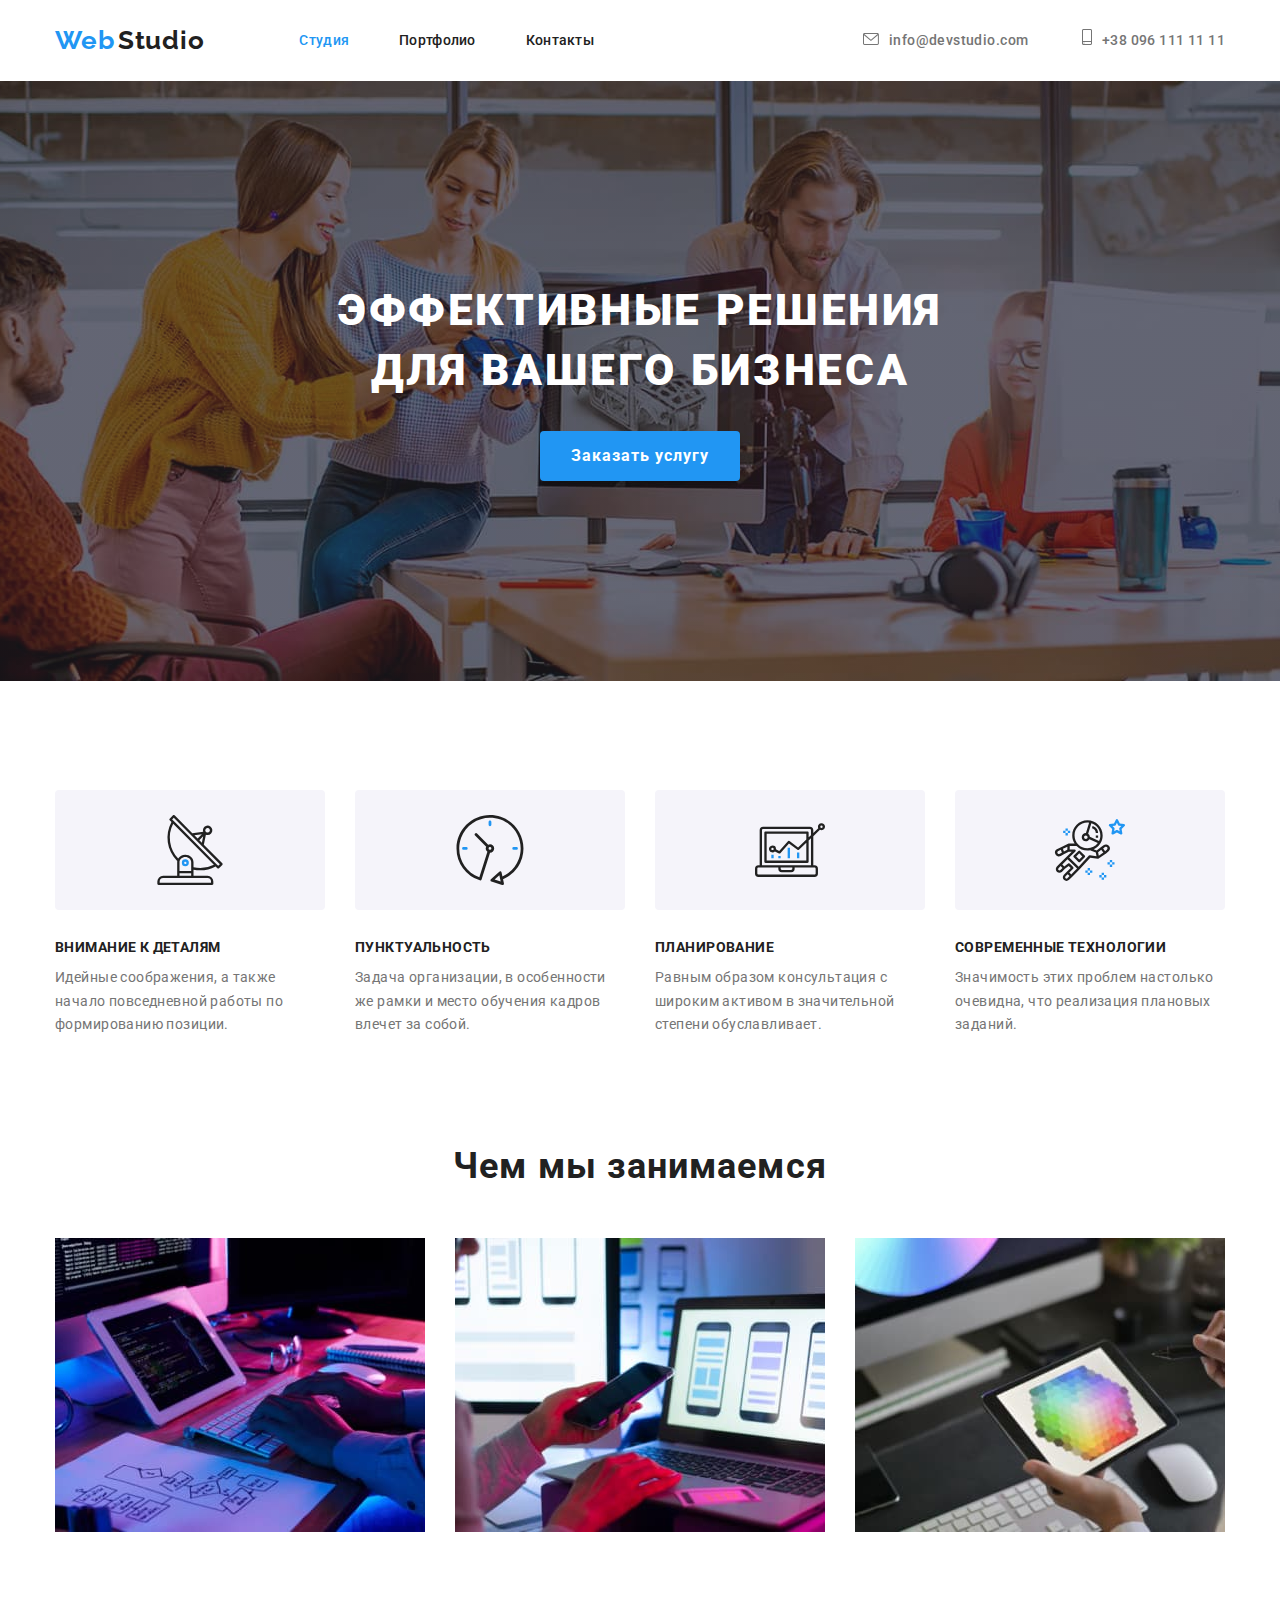
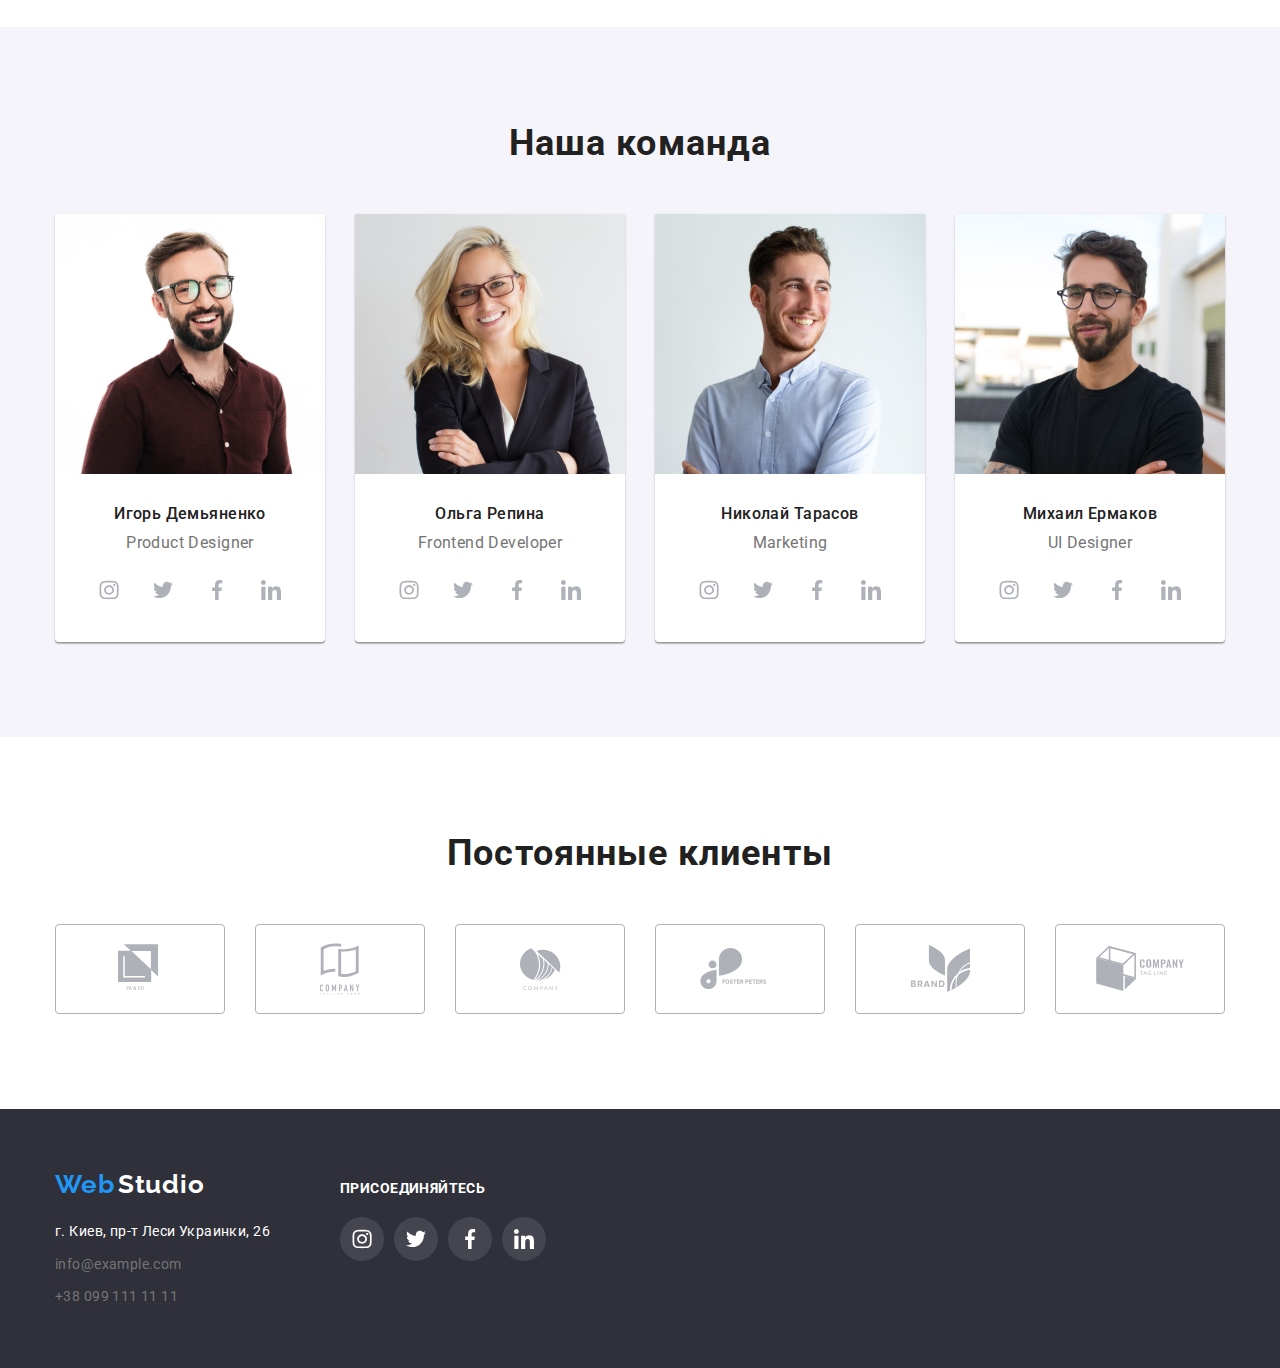
==== index.html @ 25393d6d "копирует дз4" ====
<!DOCTYPE html>
<html lang="ru">
  <head>
    <meta charset="UTF-8" />
    <meta name="viewport" content="width=device-width, initial-scale=1.0" />
    <title>WebStudio</title>
    <link href="https://fonts.googleapis.com/css2?family=Raleway:wght@700&family=Roboto:wght@400;500;700;900&display=swap"
      rel="stylesheet" />
    <link rel="stylesheet" href="https://cdnjs.cloudflare.com/ajax/libs/modern-normalize/1.0.0/modern-normalize.min.css" />
    <link rel="stylesheet" href="./css/main.css" />
  </head>

  <body>
    <header>
      <div class="container main-nav">
        <nav class="nave-header">
          <a href="./" class="link link-logo">
            <span class="logo web">Web</span>
            <span class="logo studio">Studio</span>
          </a>
          <ul class="link-nav-menu">
            <li class="item"><a href="" class="link link-nav current">Студия</a></li>
            <li class="item"><a href="./portfolio.html" class="link link-nav">Портфолио</a></li>
            <li class="item"><a href="#contacts" class="link link-nav">Контакты</a></li>
          </ul>
        </nav>
        <div class="header-contacts">
          <a href="mailto:info@devstudio.com" class="link link-header">
            <svg class="link-header-svg" width=16 height=12>
              <use href="./images/icon/sprite.svg#envelope"></use>
            </svg>
            info@devstudio.com</a>
          <a href="tel:+380961111111" class="link link-header">
            <svg class="link-header-svg" width=10 height=16>
              <use href="./images/icon/sprite.svg#smartphone"></use>
            </svg>
            +38 096 111 11 11</a>
        </div>
      </div>
    </header>

    <main>
      <section class="section-hero">
        <div class="container">
          <h1 class="hero-title">Эффективные решения для вашего бизнеса</h1>
          <button type="button" class="btn">Заказать услугу</button>
        </div>
      </section>

      <section class="section-plus">
        <div class="container">
          <h2 hidden>Преимущества</h2>
          <ul class="list-plus">
            <li class="item item-antenna">
              <h3 class="title-plus">Внимание к деталям</h3> 
              <span>Идейные соображения, а также начало повседневной работы по формированию позиции.</span>
            </li>
            <li class="item item-clock">
              <h3 class="title-plus">Пунктуальность</h3> 
              <span>Задача организации, в особенности же рамки и место обучения кадров влечет за собой.</span>
            </li>
            <li class="item item-diagram">
              <h3 class="title-plus">Планирование</h3> 
              <span>Равным образом консультация с широким активом в значительной степени обуславливает.</span>
            </li>
            <li class="item item-astronaut">
              <h3 class="title-plus">Современные технологии</h3> 
              <span>Значимость этих проблем настолько очевидна, что реализация плановых заданий.</span>
            </li>
          </ul>
        </div>
      </section>

      <section class="container-title">
        <div class="container">
          <h2 class="section-title">Чем мы занимаемся</h2>
          <ul class="list-section-title">
            <li class="item"><img src="./images/work/img-1.jpg.jpg" width="370" height="294" alt="верстка сайта" class="image-block"></li>
            <li class="item"><img src="./images/work/img-2.jpg.jpg" width="370" height="294" alt="макет сайта" class="image-block"></li>
            <li class="item"><img src="./images/work/img-3.jpg.jpg" width="370" height="294" alt="дизайн сайта" class="image-block"></li>
          </ul>
        </div>
      </section>

      <section class="section-team">
        <div class="container-team">
          <h2 class="section-title">Наша команда</h2>
            <ul class="team">
              <li class="item">
                <img src="images/team/img-1.jpg" width="270" height="260" alt="Игорь Демьяненко" class="image-block">
                <h3 class="team-name">Игорь Демьяненко</h3>
                <p lang="en" class="team-profession">Product Designer</p>
                <ul class="list social-icons">
                  <li class="social-icons-item">
                    <a class="social-icons-link" href="https://instagram.com" target="_blank" rel="noopener noreferer" aria-label="Instagram">
                      <svg class="social-icons-svg">
                        <use href="./images/icon/sprite.svg#instagram"></use>
                      </svg>
                    </a>
                  </li>
                  <li class="social-icons-item">
                    <a class="social-icons-link" href="https://twitter.com" target="_blank" rel="noopener noreferer" aria-label="Twitter">
                      <svg class="social-icons-svg">
                        <use href="./images/icon/sprite.svg#twitter"></use>
                      </svg>
                    </a>
                  </li>
                  <li class="social-icons-item">
                    <a class="social-icons-link" href="https://facebook.com" target="_blank" rel="noopener noreferer" aria-label="Facebook">
                      <svg class="social-icons-svg">
                        <use href="./images/icon/sprite.svg#facebook"></use>
                      </svg>
                    </a>
                  </li>
                  <li class="social-icons-item">
                    <a class="social-icons-link" href="https://linkedin.com" target="_blank" rel="noopener noreferer" aria-label="Linkedin">
                      <svg class="social-icons-svg">
                        <use href="./images/icon/sprite.svg#linkedin"></use>
                      </svg>
                    </a>
                  </li>
                </ul>
              </li>
              <li class="item">
                <img src="images/team/img-2.jpg" width="270" height="260"  alt="Ольга Репина" class="image-block">
                <h3 class="team-name">Ольга Репина</h3>
                <p lang="en" class="team-profession">Frontend Developer</p>
                <ul class="list social-icons">
                  <li class="social-icons-item">
                    <a class="social-icons-link" href="https://instagram.com" target="_blank" rel="noopener noreferer"
                      aria-label="Instagram">
                      <svg class="social-icons-svg">
                        <use href="./images/icon/sprite.svg#instagram"></use>
                      </svg>
                    </a>
                  </li>
                  <li class="social-icons-item">
                    <a class="social-icons-link" href="https://twitter.com" target="_blank" rel="noopener noreferer"
                      aria-label="Twitter">
                      <svg class="social-icons-svg">
                        <use href="./images/icon/sprite.svg#twitter"></use>
                      </svg>
                    </a>
                  </li>
                  <li class="social-icons-item">
                    <a class="social-icons-link" href="https://facebook.com" target="_blank" rel="noopener noreferer"
                      aria-label="Facebook">
                      <svg class="social-icons-svg">
                        <use href="./images/icon/sprite.svg#facebook"></use>
                      </svg>
                    </a>
                  </li>
                  <li class="social-icons-item">
                    <a class="social-icons-link" href="https://linkedin.com" target="_blank" rel="noopener noreferer"
                      aria-label="Linkedin">
                      <svg class="social-icons-svg">
                        <use href="./images/icon/sprite.svg#linkedin"></use>
                      </svg>
                    </a>
                  </li>
                </ul>
              </li>
              <li class="item">
                <img src="images/team/img-3.jpg" width="270" height="260"  alt="Николай Тарасов" class="image-block">
                <h3 class="team-name">Николай Тарасов</h3>
                <p lang="en" class="team-profession">Marketing</p>
                <ul class="list social-icons">
                  <li class="social-icons-item">
                    <a class="social-icons-link" href="https://instagram.com" target="_blank" rel="noopener noreferer"
                      aria-label="Instagram">
                      <svg class="social-icons-svg">
                        <use href="./images/icon/sprite.svg#instagram"></use>
                      </svg>
                    </a>
                  </li>
                  <li class="social-icons-item">
                    <a class="social-icons-link" href="https://twitter.com" target="_blank" rel="noopener noreferer"
                      aria-label="Twitter">
                      <svg class="social-icons-svg">
                        <use href="./images/icon/sprite.svg#twitter"></use>
                      </svg>
                    </a>
                  </li>
                  <li class="social-icons-item">
                    <a class="social-icons-link" href="https://facebook.com" target="_blank" rel="noopener noreferer"
                      aria-label="Facebook">
                      <svg class="social-icons-svg">
                        <use href="./images/icon/sprite.svg#facebook"></use>
                      </svg>
                    </a>
                  </li>
                  <li class="social-icons-item">
                    <a class="social-icons-link" href="https://linkedin.com" target="_blank" rel="noopener noreferer"
                      aria-label="Linkedin">
                      <svg class="social-icons-svg">
                        <use href="./images/icon/sprite.svg#linkedin"></use>
                      </svg>
                    </a>
                  </li>
                </ul>
              </li>
              <li class="item">
                <img src="images/team/img-4.jpg" width="270" height="260"  alt="Михаил Ермаков" class="image-block">
                <h3 class="team-name">Михаил Ермаков</h3>
                <p lang="en" class="team-profession">UI Designer</p>
                <ul class="list social-icons">
                  <li class="social-icons-item">
                    <a class="social-icons-link" href="https://instagram.com" target="_blank" rel="noopener noreferer"
                      aria-label="Instagram">
                      <svg class="social-icons-svg">
                        <use href="./images/icon/sprite.svg#instagram"></use>
                      </svg>
                    </a>
                  </li>
                  <li class="social-icons-item">
                    <a class="social-icons-link" href="https://twitter.com" target="_blank" rel="noopener noreferer"
                      aria-label="Twitter">
                      <svg class="social-icons-svg">
                        <use href="./images/icon/sprite.svg#twitter"></use>
                      </svg>
                    </a>
                  </li>
                  <li class="social-icons-item">
                    <a class="social-icons-link" href="https://facebook.com" target="_blank" rel="noopener noreferer"
                      aria-label="Facebook">
                      <svg class="social-icons-svg">
                        <use href="./images/icon/sprite.svg#facebook"></use>
                      </svg>
                    </a>
                  </li>
                  <li class="social-icons-item">
                    <a class="social-icons-link" href="https://linkedin.com" target="_blank" rel="noopener noreferer"
                      aria-label="Linkedin">
                      <svg class="social-icons-svg">
                        <use href="./images/icon/sprite.svg#linkedin"></use>
                      </svg>
                    </a>
                  </li>
                </ul>
              </li>
            </ul>
        </div>
      </section>

      <section class="section-clients">
        <div class="container">
          <h2 class="section-title">Постоянные клиенты</h2>
          <ul class="clients-icons">
            <li class="clients-icons-item"><a class="clients-icons-link" href="" target="_blank" rel="noopener noreferer">
              <svg class="clients-icons-svg" width=44.27 height=49.23>
                <use href="./images/icon/sprite.svg#client1"></use>
              </svg>
            </a></li>
            <li class="clients-icons-item"><a class="clients-icons-link" href="" target="_blank" rel="noopener noreferer">
              <svg class="clients-icons-svg" width=40 height=52>
                <use href="./images/icon/sprite.svg#client2"></use>
              </svg>
            </a></li>
            <li class="clients-icons-item"><a class="clients-icons-link" href="" target="_blank" rel="noopener noreferer">
              <svg class="clients-icons-svg" width=41 height=42.6>
                <use href="./images/icon/sprite.svg#client3"></use>
              </svg>
            </a></li>
            <li class="clients-icons-item"><a class="clients-icons-link" href="" target="_blank" rel="noopener noreferer">
              <svg class="clients-icons-svg" width=79.66 height=42.02>
                <use href="./images/icon/sprite.svg#client4"></use>
              </svg>
            </a></li>
            <li class="clients-icons-item"><a class="clients-icons-link" href="" target="_blank" rel="noopener noreferer">
              <svg class="clients-icons-svg" width=59 height=47>
                <use href="./images/icon/sprite.svg#client5"></use>
              </svg>
            </a></li>
            <li class="clients-icons-item"><a class="clients-icons-link" href="" target="_blank" rel="noopener noreferer">
              <svg class="clients-icons-svg" width=88.48 height=45.44>
                <use href="./images/icon/sprite.svg#client6"></use>
              </svg>
            </a></li>
          </ul>
        </div>

      </section>
    </main>

    <footer class="footer">
      <div class="container footer-container">
        <div>
          <a href="./" class="link link-logo-footer">
            <span class="logo web">Web</span>
            <span class="logo studio logo-st-f">Studio</span>
          </a>
          <address id="contacts">
            <ul class="list-contacts">
              <li class="item"><a href="https://goo.gl/maps/tkaNXoD5KU1ZypCJ8" target="blank" rel="noopener noreferer" class="link address">г. Киев, пр-т Леси Украинки, 26</a></li>
              <li class="item"><a href="mailto:info@example.com" class="link">info@example.com</a></li>
              <li class="item"><a href="tel:+380991111111" class="link">+38 099 111 11 11</a></li>
            </ul>
          </address>
        </div>
        <div class="footer-social-link">
          <h3 class="title-plus title-plus-foot">присоединяйтесь</h3>
          <ul class="list social-icons">
            <li class="social-icons-item">
              <a class="social-icons-link social-icons-link-foot" href="https://instagram.com" target="_blank"
                rel="noopener noreferer" aria-label="Instagram">
                <svg class="social-icons-svg social-icons-foot-svg">
                  <use href="./images/icon/sprite.svg#instagram"></use>
                </svg>
              </a>
            </li>
            <li class="social-icons-item">
              <a class="social-icons-link social-icons-link-foot" href="https://twitter.com" target="_blank"
                rel="noopener noreferer" aria-label="Twitter">
                <svg class="social-icons-svg social-icons-foot-svg">
                  <use href="./images/icon/sprite.svg#twitter"></use>
                </svg>
              </a>
            </li>
            <li class="social-icons-item">
              <a class="social-icons-link social-icons-link-foot" href="https://facebook.com" target="_blank"
                rel="noopener noreferer" aria-label="Facebook">
                <svg class="social-icons-svg social-icons-foot-svg">
                  <use href="./images/icon/sprite.svg#facebook"></use>
                </svg>
              </a>
            </li>
            <li class="social-icons-item">
              <a class="social-icons-link social-icons-link-foot" href="https://linkedin.com" target="_blank"
                rel="noopener noreferer" aria-label="Linkedin">
                <svg class="social-icons-svg social-icons-foot-svg">
                  <use href="./images/icon/sprite.svg#linkedin"></use>
                </svg>
              </a>
            </li>
          </ul>
        </div>
      </div>
      
    </footer>
  </body>
</html>
---- css/main.css ----
html {
  box-sizing: border-box;
}

*,
*::before,
*::after {
  box-sizing: inherit;
}

:root {
  --main-text-color: #757575;
  --accent-color: #2196f3;
  --title-color: #212121;
  --adress-link: rgba(255, 255, 255, 0.6);
  --white: #ffffff;
  --dark-bg: #2f303a;
  --light-bg: #e5e5e5;
  --team-bg: #f5f4fa;
}

body {
  font-family: "Roboto", sans-serif;
  font-size: 14px;
  line-height: 1.67;
  letter-spacing: 0.03em;
  color: var(--main-text-color);
}

.container {
  width: 1200px;
  padding-left: 15px;
  padding-right: 15px;
  margin-left: auto;
  margin-right: auto;
}

.image-block {
  display: block;
}

.main-nav {
  display: flex;
  align-items: center;
}

.nave-header {
  display: flex;
  align-items: center;
}

.logo {
  font-family: Raleway;
  font-weight: 700;
  font-size: 26px;
  line-height: 1.19;
  letter-spacing: 0.03em;
}
.web {
  color: var(--accent-color);
}
.studio {
  color: var(--title-color);
}

.logo-st-f {
  color: var(--white);
}

.link {
  text-decoration: none;
  color: inherit;
  font-style: normal;
}

.link-header {
  font-weight: 500;
  line-height: 1.14;
}

.link:hover,
.link:focus {
  color: var(--accent-color);
}

.link-logo {
  display: block;
  padding-top: 25px;
  padding-bottom: 25px;
  margin-right: 95px;
}

.link-nav {
  display: inline-block;
  padding-top: 32px;
  padding-bottom: 32px;
}

.link-nav.current {
  color: var(--accent-color);
}

.link-nav-menu {
  display: flex;
  padding-left: 0px;
  margin-top: 0px;
  margin-bottom: 0px;

  color: var(--title-color);
  font-weight: 500;
  line-height: 1.14;
  letter-spacing: 0.02em;
  list-style-type: none;
}

.link-nav-menu .item:not(:last-child) {
  margin-right: 50px;
}

.header-contacts .link-header + .link-header {
  margin-left: 50px;
}
.header-contacts {
  margin-left: auto;
}

.link-header {
  display: inline-flex;
  justify-content: center;
  align-items: baseline;
}

.link-header-svg {
  fill: var(--main-text-color);
  margin-right: 10px;
  /* vertical-align: middle; */
}

.link-header:hover .link-header-svg,
.link-header:focus .link-header-svg {
  fill: var(--accent-color);
}

.hero-title {
  margin-top: 0px;
  margin-bottom: 30px;
  width: 700px;
  margin-right: auto;
  margin-left: auto;

  font-weight: 900;
  font-size: 44px;
  line-height: 1.36;
  letter-spacing: 0.06em;
  text-transform: uppercase;
  color: var(--white);
}

.btn {
  display: inline-block;
  width: 200px;
  height: 50px;
  border: solid transparent;
  border-radius: 4px;
  box-shadow: 0px 4px 4px rgba(0, 0, 0, 0.15);

  font-family: inherit;
  font-weight: 700;
  font-size: 16px;
  line-height: 1.87;
  align-items: center;
  text-align: center;
  letter-spacing: 0.06em;

  color: var(--white);
  background-color: var(--accent-color);
}

.section-hero {
  padding-top: 200px;
  padding-bottom: 200px;
  background-color: var(--dark-bg);
  text-align: center;
}

.section-hero {
  max-width: 1600px;
  height: 600px;
  margin-left: auto;
  margin-right: auto;
  background-image: linear-gradient(
      to right,
      rgba(47, 48, 58, 0.4),
      rgba(47, 48, 58, 0.4)
    ),
    url(../images/hero-bg.jpg);
  background-repeat: no-repeat;
  background-position: center;
  background-size: cover;
}

.section-plus {
  padding-top: 95px;
  padding-bottom: 95px;
}

.list-plus {
  display: flex;
  list-style-type: none;
  padding-left: 0px;
}

.list-plus .item {
  width: 270px;
  margin-top: 0px;
  margin-bottom: 0px;
}

.list-plus .item:not(:last-child) {
  margin-right: 30px;
}

.list-plus .item-antenna::before {
  content: "";
  background-image: url(../images/plus/antenna.svg);
  display: block;
  width: 270px;
  height: 120px;
  margin-bottom: 30px;
}

.list-plus .item-clock::before {
  content: "";
  background-image: url(../images/plus/clock.svg);
  display: block;
  width: 270px;
  height: 120px;
  margin-bottom: 30px;
}

.list-plus .item-diagram::before {
  content: "";
  background-image: url(../images/plus/diagram.svg);
  display: block;
  width: 270px;
  height: 120px;
  margin-bottom: 30px;
}

.list-plus .item-astronaut::before {
  content: "";
  background-image: url(../images/plus/astronaut.svg);
  display: block;
  width: 270px;
  height: 120px;
  margin-bottom: 30px;
}

.title-plus {
  margin-top: 0px;
  margin-bottom: 10px;
  font-weight: 700;
  font-size: 14px;
  line-height: 1.14;
  text-transform: uppercase;
  color: var(--title-color);
}

.section-title {
  margin-top: 0px;
  margin-bottom: 50px;

  font-weight: 700;
  font-size: 36px;
  line-height: 1.17;
  text-align: center;
  letter-spacing: 0.03em;
  color: var(--title-color);
}

.list-section-title {
  display: flex;
  padding-left: 0px;
  margin-top: 0px;
  margin-bottom: 0px;
  list-style-type: none;
}

.list-section-title .item {
  display: block;
}
.list-section-title .item:not(:last-child) {
  margin-right: 30px;
}

.container-title {
  padding-bottom: 95px;
}

.container-team {
  width: 1200px;
  padding-left: 15px;
  padding-right: 15px;
  margin-left: auto;
  margin-right: auto;
}

.team {
  display: flex;
  list-style-type: none;
  padding-left: 0px;
  margin-top: 0px;
  margin-bottom: 0px;
}

.team .item {
  width: 270px;
  background-color: var(--white);
  box-shadow: 0px 1px 3px rgba(0, 0, 0, 0.12), 0px 1px 1px rgba(0, 0, 0, 0.14),
    0px 2px 1px rgba(0, 0, 0, 0.2);
  border-radius: 0px 0px 4px 4px;
}

.team .item:not(:last-child) {
  margin-right: 30px;
}

.team-name {
  margin-top: 30px;
  margin-bottom: 10px;
  font-weight: 500;
  font-size: 16px;
  line-height: 1.19;
  color: var(--title-color);
  text-align: center;
}

.team-profession {
  margin-top: 0px;
  margin-bottom: 16px;
  font-size: 16px;
  line-height: 1.19;
  text-align: center;
}

.section-team {
  padding-top: 95px;
  padding-bottom: 95px;
  background-color: var(--team-bg);
}

.social-icons {
  display: flex;
  justify-content: center;
  list-style-type: none;
  padding-left: 0px;
  margin-top: 0px;
  margin-bottom: 30px;
}

.social-icons-item:not(:last-child) {
  margin-right: 10px;
}

.social-icons-link {
  display: flex;
  justify-content: center;
  align-items: center;
  width: 44px;
  height: 44px;
  background-color: var(--white);
  border-radius: 50%;
}

.social-icons-svg {
  width: 20px;
  height: 20px;
  fill: #afb1b8;
}

.social-icons-link:hover .social-icons-svg,
.social-icons-link:focus .social-icons-svg {
  fill: var(--white);
}

.social-icons-link:hover,
.social-icons-link:focus {
  background-color: var(--accent-color);
}

.section-clients {
  padding-top: 95px;
  padding-bottom: 95px;
}

.clients-icons {
  display: flex;
  justify-content: center;
  list-style-type: none;
  padding-left: 0px;
  margin-top: 0px;
  margin-bottom: 0px;
}

.clients-icons-item:not(:last-child) {
  margin-right: 30px;
}

.clients-icons-link {
  display: inline-flex;
  justify-content: center;
  align-items: center;
  width: 170px;
  height: 90px;
  border: 1px solid #afb1b8;
  box-sizing: border-box;
  border-radius: 4px;
}

.clients-icons-svg {
  fill: #afb1b8;
}

.clients-icons-link:hover,
.clients-icons-link:focus {
  border-color: var(--accent-color);
}

.clients-icons-link:hover .clients-icons-svg,
.clients-icons-link:focus .clients-icons-svg {
  fill: var(--accent-color);
}

.link-logo-footer {
  display: block;
  margin-bottom: 20px;
}

.address {
  color: var(--white);
}

.list-contacts {
  margin-top: 0px;
  margin-bottom: 0px;
  padding-left: 0px;
  list-style-type: none;
}

.list-contacts .item:not(:last-child) {
  margin-bottom: 9px;
}

.title-plus-foot {
  margin-bottom: 20px;
  color: var(--white);
}

.social-icons-link-foot {
  background-color: rgba(255, 255, 255, 0.1);
}

.social-icons-foot-svg {
  fill: var(--white);
}

.footer-social-link {
  display: flex;
  flex-wrap: wrap;
  width: 206px;
  height: 80px;
  margin-left: 70px;
}

.footer-container {
  display: flex;
  align-items: baseline;
}

.footer {
  padding-top: 60px;
  padding-bottom: 60px;
  background-color: var(--dark-bg);
}
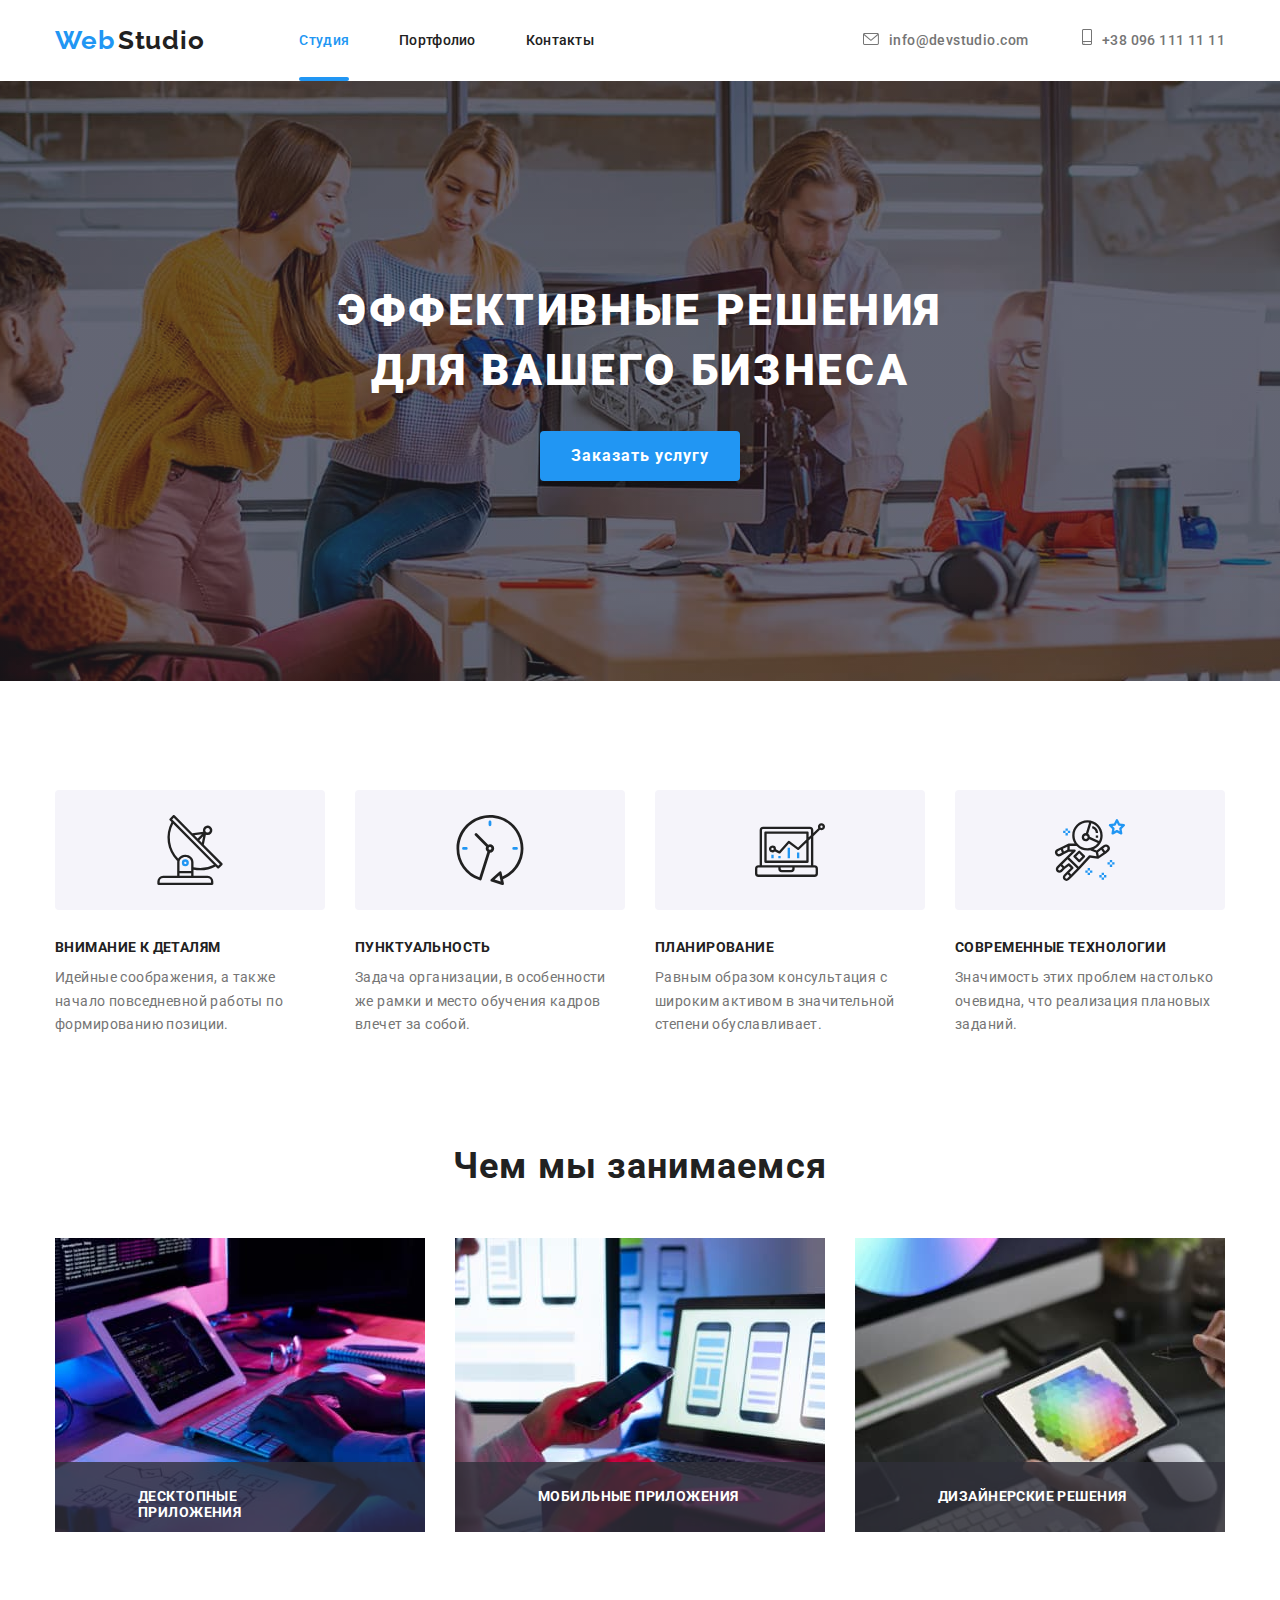
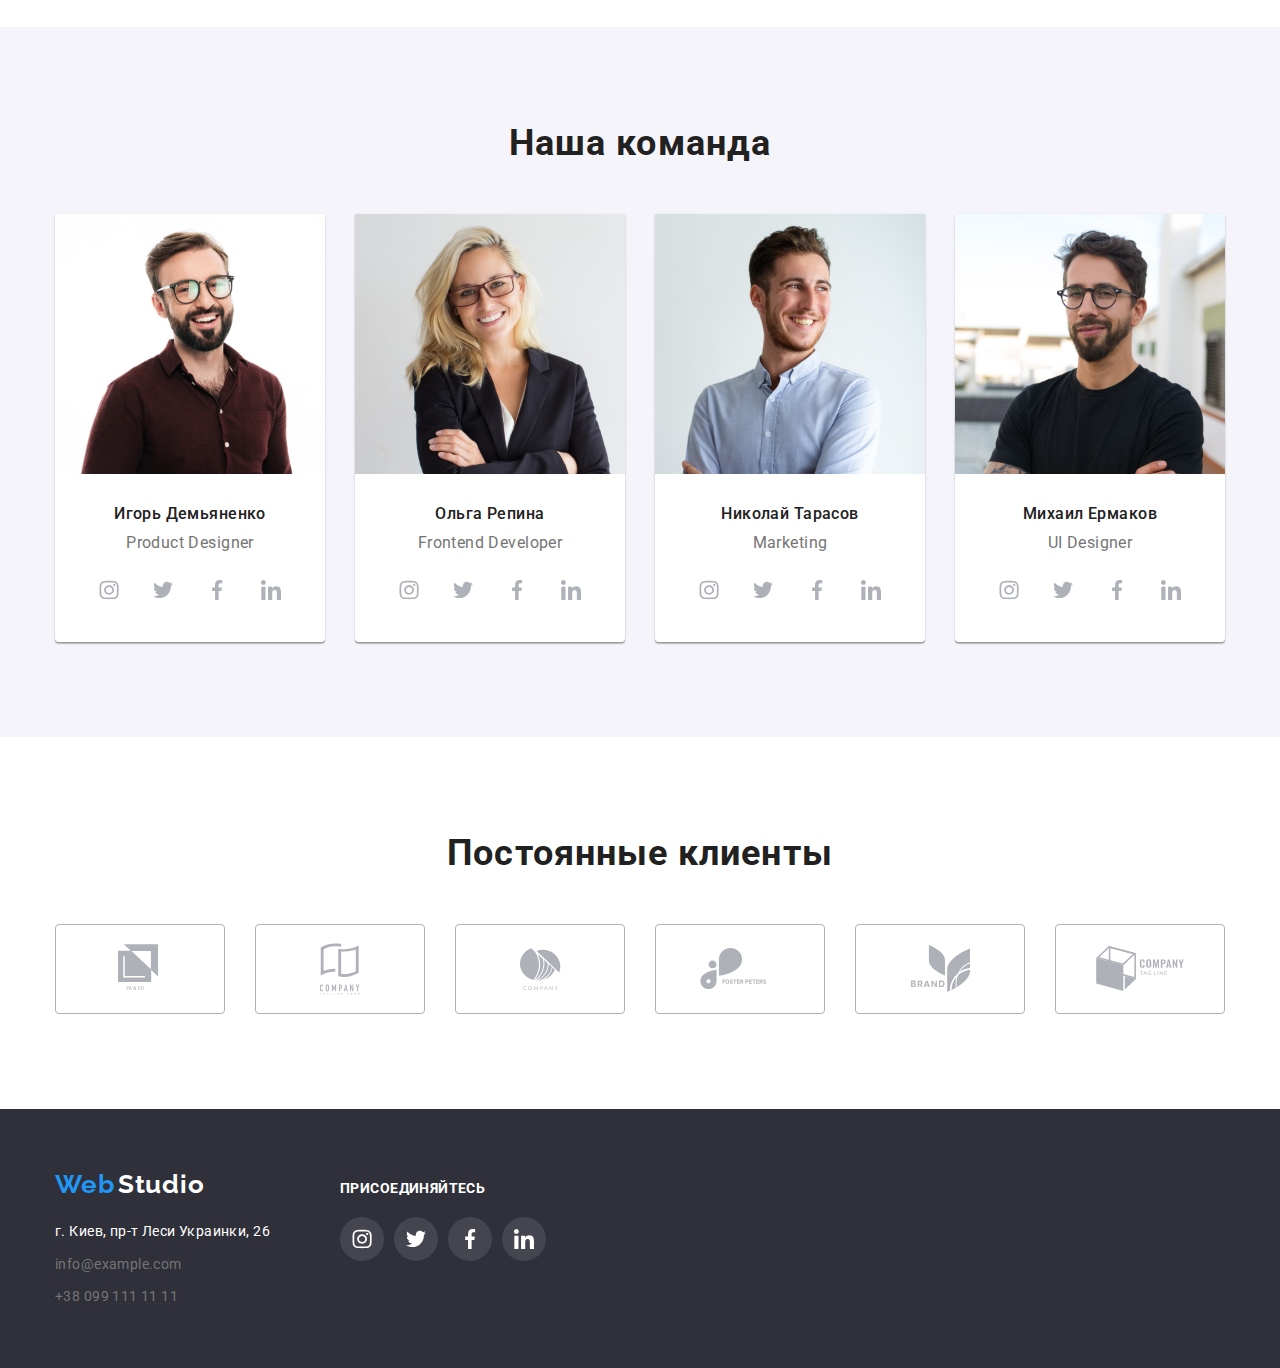
==== commit c446a6e2: "Добавляет подчеркивание, описание, оверлэй" ====
--- a/index.html
+++ b/index.html
@@ -75,9 +75,18 @@
         <div class="container">
           <h2 class="section-title">Чем мы занимаемся</h2>
           <ul class="list-section-title">
-            <li class="item"><img src="./images/work/img-1.jpg.jpg" width="370" height="294" alt="верстка сайта" class="image-block"></li>
-            <li class="item"><img src="./images/work/img-2.jpg.jpg" width="370" height="294" alt="макет сайта" class="image-block"></li>
-            <li class="item"><img src="./images/work/img-3.jpg.jpg" width="370" height="294" alt="дизайн сайта" class="image-block"></li>
+            <li class="item">
+              <img src="./images/work/img-1.jpg.jpg" width="370" height="294" alt="верстка сайта" class="image-block">
+              <p class="title-plus label">Десктопные приложения</p>
+            </li>
+            <li class="item">
+              <img src="./images/work/img-2.jpg.jpg" width="370" height="294" alt="макет сайта" class="image-block">
+              <p class="title-plus label">Мобильные приложения</p>
+            </li>
+            <li class="item">
+              <img src="./images/work/img-3.jpg.jpg" width="370" height="294" alt="дизайн сайта" class="image-block">
+              <p class="title-plus label">Дизайнерские решения</p>
+            </li>
           </ul>
         </div>
       </section>
--- a/css/main.css
+++ b/css/main.css
@@ -94,10 +94,23 @@
   display: inline-block;
   padding-top: 32px;
   padding-bottom: 32px;
+  position: relative;
 }
 
 .link-nav.current {
   color: var(--accent-color);
+}
+
+.current::after {
+  content: "";
+  display: block;
+  width: 100%;
+  height: 4px;
+  border-radius: 2px;
+  background-color: var(--accent-color);
+
+  position: absolute;
+  bottom: 0;
 }
 
 .link-nav-menu {
@@ -288,7 +301,26 @@
 
 .list-section-title .item {
   display: block;
-}
+  position: relative;
+}
+
+.label {
+  position: absolute;
+  left: 0;
+  bottom: 0;
+  right: 0;
+  height: 70px;
+
+  margin: 0;
+
+  color: var(--white);
+  background: rgba(47, 48, 58, 0.8);
+  padding-top: 27px;
+  padding-left: 83px;
+  padding-bottom: 27px;
+  padding-right: 82px;
+}
+
 .list-section-title .item:not(:last-child) {
   margin-right: 30px;
 }
